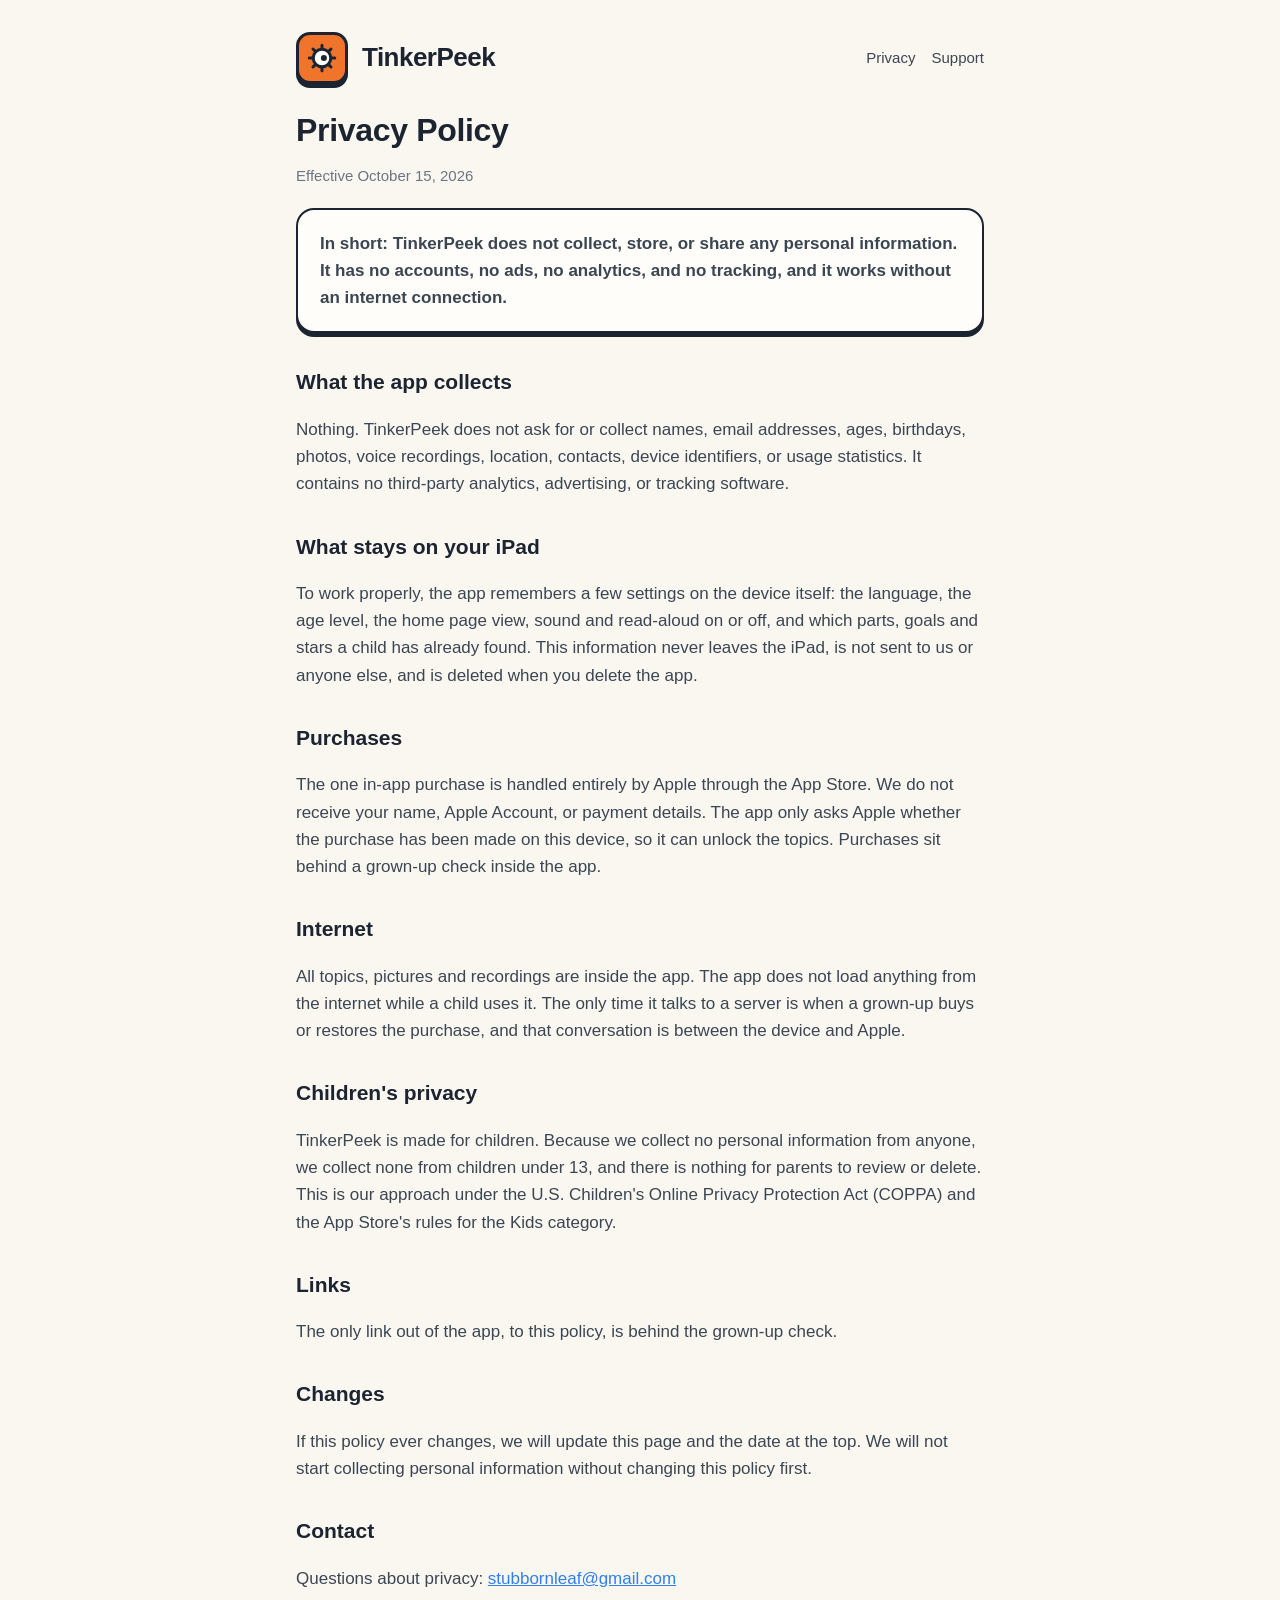
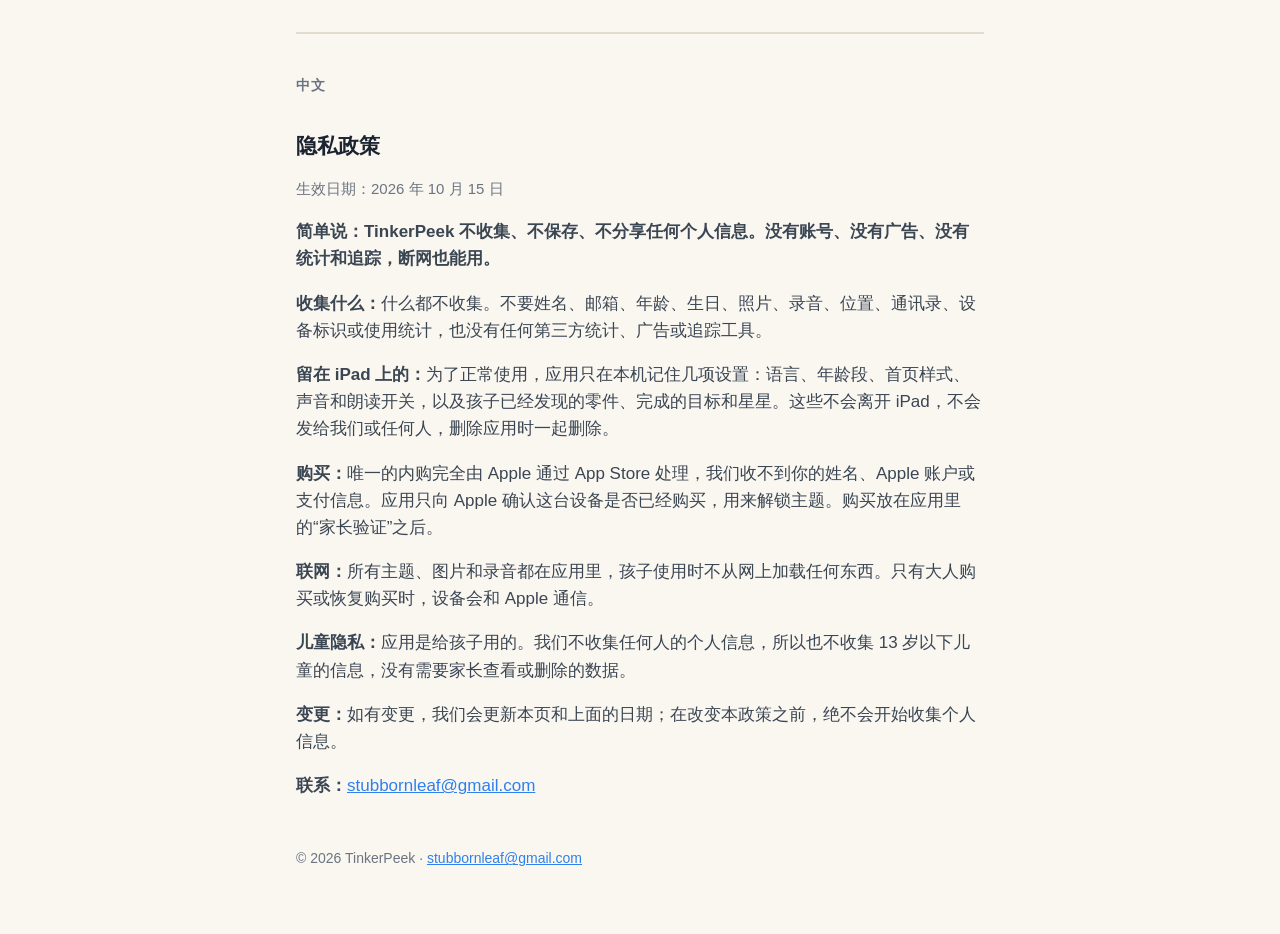
==== privacy.html @ 0d38c28e "Initial commit" ====
<!doctype html>
<html lang="en">
<head>
<meta charset="utf-8">
<meta name="viewport" content="width=device-width,initial-scale=1">
<title>Privacy Policy · TinkerPeek</title>
<meta name="description" content="TinkerPeek collects no personal data.">
<link rel="stylesheet" href="style.css">
</head>
<body>
<div class="wrap">
<header><a href="index.html" class="tile" aria-label="TinkerPeek home"><svg viewBox="0 0 24 24" fill="none" stroke="#1B2430" stroke-width="2.4" stroke-linecap="round" stroke-linejoin="round" aria-hidden="true"><circle cx="12" cy="12" r="7" fill="#fff"/><circle cx="13.5" cy="12" r="2.4" fill="#1B2430" stroke="none"/><path d="M12 1.8v2.4M12 19.8v2.4M1.8 12h2.4M19.8 12h2.4M4.8 4.8l1.7 1.7M17.5 17.5l1.7 1.7M4.8 19.2l1.7-1.7M17.5 6.5l1.7-1.7"/></svg></a><a href="index.html"><b>TinkerPeek</b></a>
<nav><a href="privacy.html">Privacy</a><a href="support.html">Support</a></nav></header>
<h1>Privacy Policy</h1>
<p class="muted">Effective October 15, 2026</p>
<div class="card"><p><b>In short: TinkerPeek does not collect, store, or share any personal information. It has no accounts, no ads, no analytics, and no tracking, and it works without an internet connection.</b></p></div>

<h2>What the app collects</h2>
<p>Nothing. TinkerPeek does not ask for or collect names, email addresses, ages, birthdays, photos, voice recordings, location, contacts, device identifiers, or usage statistics. It contains no third-party analytics, advertising, or tracking software.</p>

<h2>What stays on your iPad</h2>
<p>To work properly, the app remembers a few settings on the device itself: the language, the age level, the home page view, sound and read-aloud on or off, and which parts, goals and stars a child has already found. This information never leaves the iPad, is not sent to us or anyone else, and is deleted when you delete the app.</p>

<h2>Purchases</h2>
<p>The one in-app purchase is handled entirely by Apple through the App Store. We do not receive your name, Apple Account, or payment details. The app only asks Apple whether the purchase has been made on this device, so it can unlock the topics. Purchases sit behind a grown-up check inside the app.</p>

<h2>Internet</h2>
<p>All topics, pictures and recordings are inside the app. The app does not load anything from the internet while a child uses it. The only time it talks to a server is when a grown-up buys or restores the purchase, and that conversation is between the device and Apple.</p>

<h2>Children's privacy</h2>
<p>TinkerPeek is made for children. Because we collect no personal information from anyone, we collect none from children under 13, and there is nothing for parents to review or delete. This is our approach under the U.S. Children's Online Privacy Protection Act (COPPA) and the App Store's rules for the Kids category.</p>

<h2>Links</h2>
<p>The only link out of the app, to this policy, is behind the grown-up check.</p>

<h2>Changes</h2>
<p>If this policy ever changes, we will update this page and the date at the top. We will not start collecting personal information without changing this policy first.</p>

<h2>Contact</h2>
<p>Questions about privacy: <a href="mailto:stubbornleaf@gmail.com">stubbornleaf@gmail.com</a></p>

<hr>
<p class="lang">中文</p>
<h2>隐私政策</h2>
<p class="muted">生效日期：2026 年 10 月 15 日</p>
<p><b>简单说：TinkerPeek 不收集、不保存、不分享任何个人信息。没有账号、没有广告、没有统计和追踪，断网也能用。</b></p>
<p><b>收集什么：</b>什么都不收集。不要姓名、邮箱、年龄、生日、照片、录音、位置、通讯录、设备标识或使用统计，也没有任何第三方统计、广告或追踪工具。</p>
<p><b>留在 iPad 上的：</b>为了正常使用，应用只在本机记住几项设置：语言、年龄段、首页样式、声音和朗读开关，以及孩子已经发现的零件、完成的目标和星星。这些不会离开 iPad，不会发给我们或任何人，删除应用时一起删除。</p>
<p><b>购买：</b>唯一的内购完全由 Apple 通过 App Store 处理，我们收不到你的姓名、Apple 账户或支付信息。应用只向 Apple 确认这台设备是否已经购买，用来解锁主题。购买放在应用里的“家长验证”之后。</p>
<p><b>联网：</b>所有主题、图片和录音都在应用里，孩子使用时不从网上加载任何东西。只有大人购买或恢复购买时，设备会和 Apple 通信。</p>
<p><b>儿童隐私：</b>应用是给孩子用的。我们不收集任何人的个人信息，所以也不收集 13 岁以下儿童的信息，没有需要家长查看或删除的数据。</p>
<p><b>变更：</b>如有变更，我们会更新本页和上面的日期；在改变本政策之前，绝不会开始收集个人信息。</p>
<p><b>联系：</b><a href="mailto:stubbornleaf@gmail.com">stubbornleaf@gmail.com</a></p>
<footer>© 2026 TinkerPeek · <a href="mailto:stubbornleaf@gmail.com">stubbornleaf@gmail.com</a></footer>
</div>
</body>
</html>
---- style.css ----
:root{--paper:#FAF7F1;--card:#FFFDF9;--ink:#1B2430;--ink2:#3B4653;--ink3:#6B7480;--line:#E4DDCF;--orange:#F0742A;--blue:#2F80ED}
*{box-sizing:border-box}
html{-webkit-text-size-adjust:100%}
body{margin:0;background:var(--paper);color:var(--ink);font:17px/1.6 -apple-system,BlinkMacSystemFont,"Segoe UI","PingFang SC","Hiragino Sans GB","Noto Sans SC",sans-serif}
.wrap{max-width:720px;margin:0 auto;padding:32px 16px 64px}
header{display:flex;align-items:center;gap:14px;margin-bottom:28px}
.tile{width:52px;height:52px;border-radius:14px;background:var(--orange);border:3px solid var(--ink);box-shadow:0 4px 0 var(--ink);display:grid;place-items:center;flex:none}
.tile svg{width:30px;height:30px}
header b{font-size:26px;font-weight:900;letter-spacing:-.02em}
header a{color:inherit;text-decoration:none}
nav{margin-left:auto;display:flex;gap:16px;font-size:15px;flex-wrap:wrap;justify-content:flex-end}
nav a{color:var(--ink2)}
h1{font-size:32px;line-height:1.15;margin:0 0 8px;letter-spacing:-.01em}
h2{font-size:21px;margin:32px 0 8px}
h3{font-size:17px;margin:20px 0 4px}
p,li{color:var(--ink2)}
.muted{color:var(--ink3);font-size:15px}
.card{background:var(--card);border:2px solid var(--ink);border-radius:18px;padding:20px 22px;margin:20px 0;box-shadow:0 4px 0 var(--ink)}
.card p:first-child{margin-top:0}.card p:last-child{margin-bottom:0}
a{color:var(--blue)}
hr{border:0;border-top:2px solid var(--line);margin:40px 0}
.lang{font-size:14px;color:var(--ink3);text-transform:uppercase;letter-spacing:.08em;font-weight:700}
footer{margin-top:48px;font-size:14px;color:var(--ink3)}
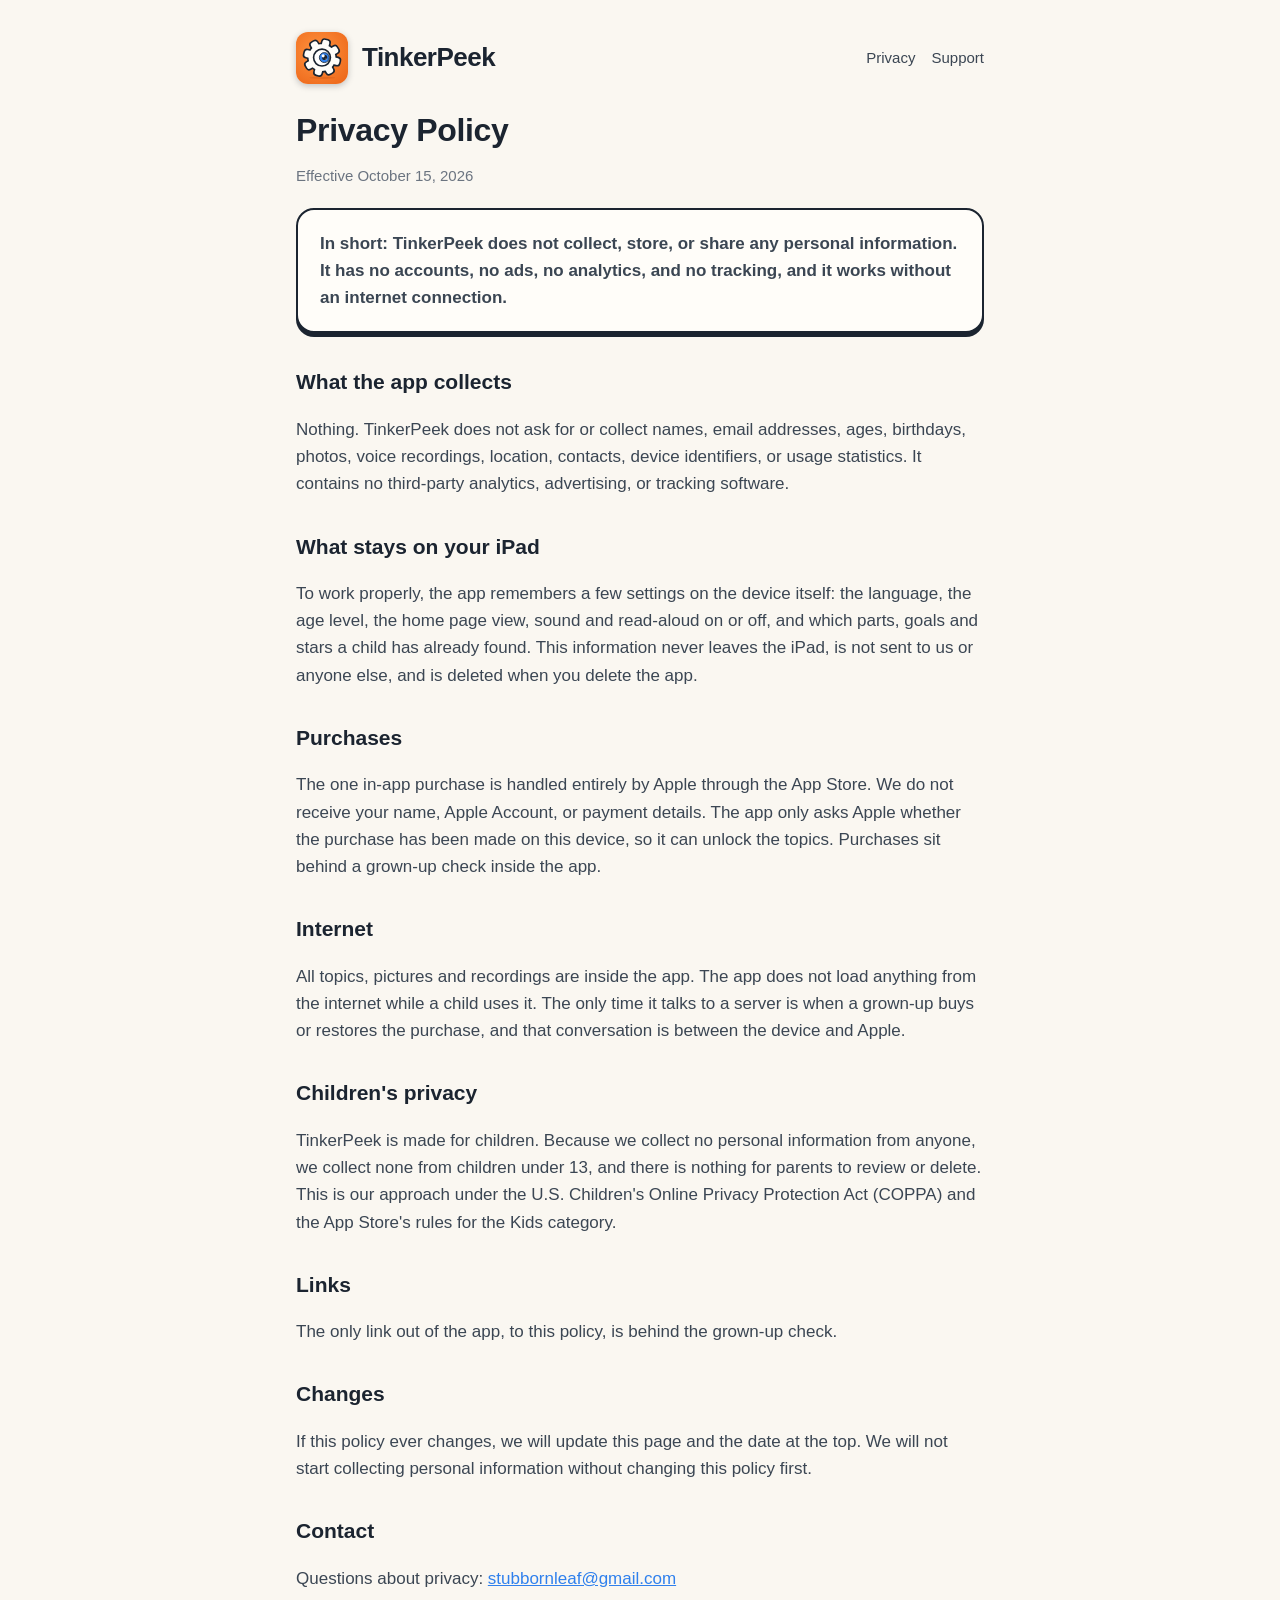
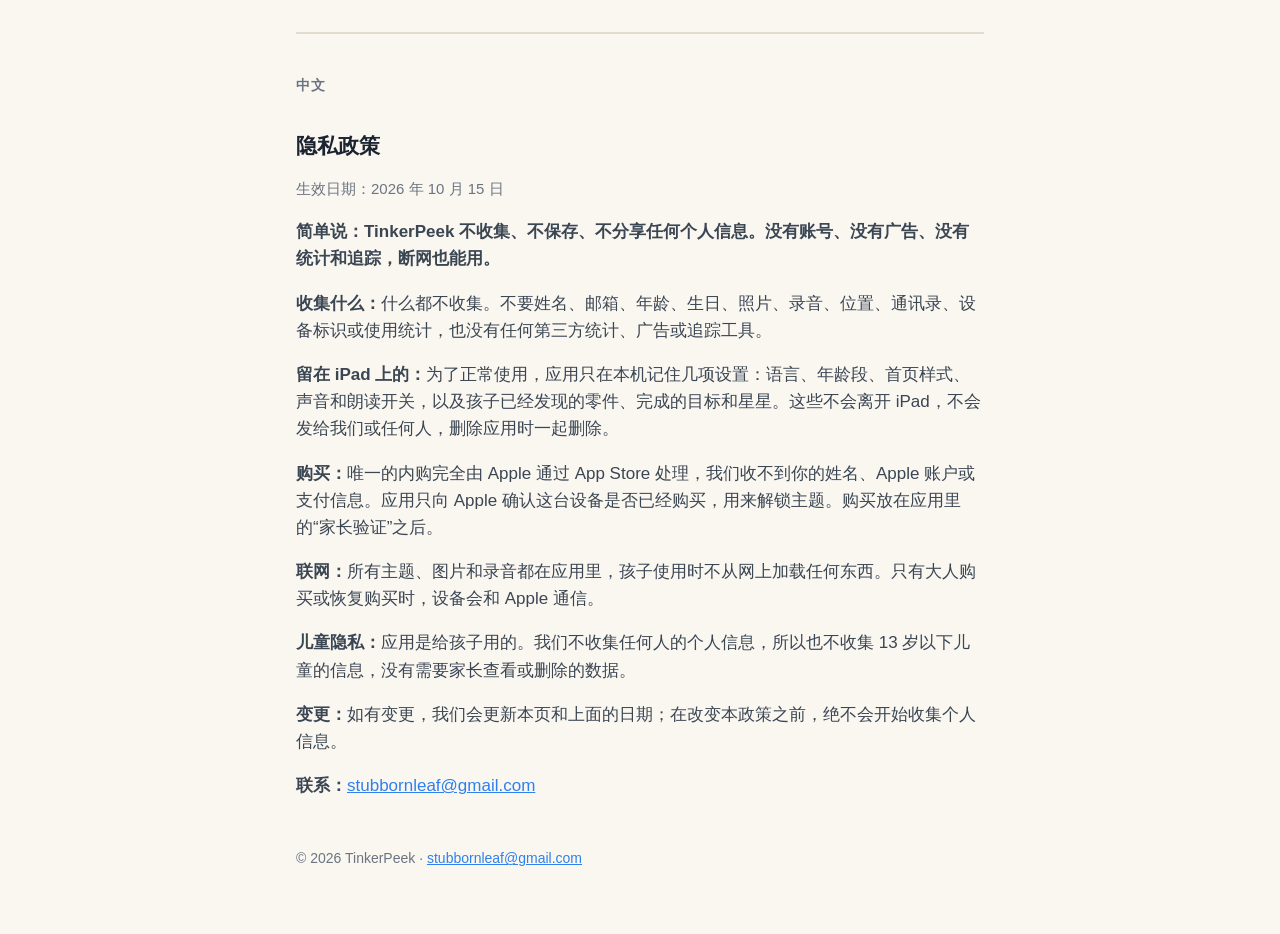
==== commit 2af3a30e: "Ages 5–8, the app icon in the header and as the favicon" ====
--- a/privacy.html
+++ b/privacy.html
@@ -5,11 +5,13 @@
 <meta name="viewport" content="width=device-width,initial-scale=1">
 <title>Privacy Policy · TinkerPeek</title>
 <meta name="description" content="TinkerPeek collects no personal data.">
+<link rel="icon" href="icon.svg" type="image/svg+xml">
+<link rel="apple-touch-icon" href="apple-touch-icon.png">
 <link rel="stylesheet" href="style.css">
 </head>
 <body>
 <div class="wrap">
-<header><a href="index.html" class="tile" aria-label="TinkerPeek home"><svg viewBox="0 0 24 24" fill="none" stroke="#1B2430" stroke-width="2.4" stroke-linecap="round" stroke-linejoin="round" aria-hidden="true"><circle cx="12" cy="12" r="7" fill="#fff"/><circle cx="13.5" cy="12" r="2.4" fill="#1B2430" stroke="none"/><path d="M12 1.8v2.4M12 19.8v2.4M1.8 12h2.4M19.8 12h2.4M4.8 4.8l1.7 1.7M17.5 17.5l1.7 1.7M4.8 19.2l1.7-1.7M17.5 6.5l1.7-1.7"/></svg></a><a href="index.html"><b>TinkerPeek</b></a>
+<header><a href="index.html" class="tile" aria-label="TinkerPeek home"><img src="icon.svg" alt="" width="52" height="52"></a><a href="index.html"><b>TinkerPeek</b></a>
 <nav><a href="privacy.html">Privacy</a><a href="support.html">Support</a></nav></header>
 <h1>Privacy Policy</h1>
 <p class="muted">Effective October 15, 2026</p>
--- a/style.css
+++ b/style.css
@@ -4,8 +4,8 @@
 body{margin:0;background:var(--paper);color:var(--ink);font:17px/1.6 -apple-system,BlinkMacSystemFont,"Segoe UI","PingFang SC","Hiragino Sans GB","Noto Sans SC",sans-serif}
 .wrap{max-width:720px;margin:0 auto;padding:32px 16px 64px}
 header{display:flex;align-items:center;gap:14px;margin-bottom:28px}
-.tile{width:52px;height:52px;border-radius:14px;background:var(--orange);border:3px solid var(--ink);box-shadow:0 4px 0 var(--ink);display:grid;place-items:center;flex:none}
-.tile svg{width:30px;height:30px}
+.tile{width:52px;height:52px;border-radius:12px;overflow:hidden;box-shadow:0 2px 6px rgba(27,36,48,.25);flex:none;display:block}
+.tile img{display:block;width:100%;height:100%}   /* the app icon itself (icon.svg = assets/app-icon.svg), rounded like on the iPad */
 header b{font-size:26px;font-weight:900;letter-spacing:-.02em}
 header a{color:inherit;text-decoration:none}
 nav{margin-left:auto;display:flex;gap:16px;font-size:15px;flex-wrap:wrap;justify-content:flex-end}
